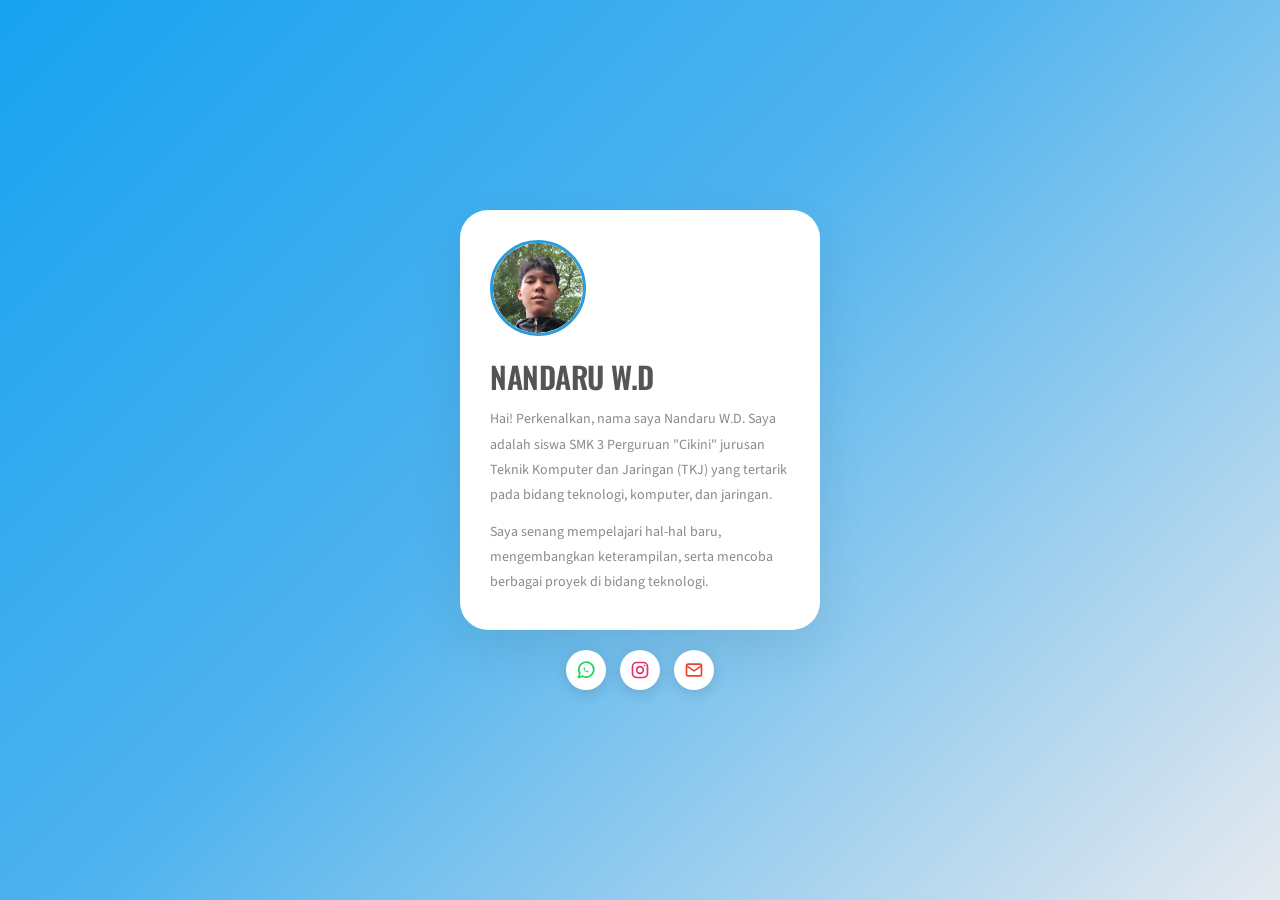
==== index.html @ c06caf87 "Rename Index.html to index.html" ====
<!DOCTYPE html>
<html lang="id">
<head>
<meta charset="UTF-8">
<meta name="viewport" content="width=device-width, initial-scale=1, viewport-fit=cover">
<title>Nandaru W.D</title>
<link href="https://fonts.googleapis.com/css2?family=Oswald:wght@600&family=Source+Sans+3:wght@400&display=swap" rel="stylesheet">
<style>
:root{
  --bg1:#f6f7f9; --bg2:#e9ecf0; --card:#fff; --name:#555; --text:#8a8a8a; --ring:#2d9cdb; --btn:#fff;
  box-sizing:border-box; padding-top:env(safe-area-inset-top,0px); padding-bottom:env(safe-area-inset-bottom,0px);
}
@media (prefers-color-scheme: dark){
  :root:not([data-theme="light"]){--bg1:#1b1d22;--bg2:#14161a;--card:#24272e;--name:#e6e6e6;--text:#a5a9b0;--btn:#2d3038}
}
:root[data-theme="dark"]{--bg1:#1b1d22;--bg2:#14161a;--card:#24272e;--name:#e6e6e6;--text:#a5a9b0;--btn:#2d3038}
html{scroll-padding-top:env(safe-area-inset-top,0px)}
*{box-sizing:border-box}
body{margin:0;min-height:100vh;display:flex;flex-direction:column;align-items:center;justify-content:center;padding:24px;
  background:linear-gradient(135deg,#17a2f0 0%,#4fb3ee 45%,#e6e9ef 100%);font-family:'Source Sans 3',system-ui,sans-serif}
.card{width:100%;max-width:360px;background:var(--card);border-radius:28px;
  padding:30px 30px 34px;box-shadow:0 20px 50px rgba(0,0,0,.08)}
.avatar{width:96px;height:96px;border-radius:50%;border:3px solid var(--ring);padding:0;overflow:hidden;display:block}
.avatar img{width:100%;height:100%;object-fit:cover;border-radius:50%;display:block}
h1{font-family:'Oswald','Arial Narrow',sans-serif;font-weight:600;font-size:30px;color:var(--name);
  margin:24px 0 14px;letter-spacing:-.5px;text-transform:uppercase;line-height:1.1}
p{color:var(--text);font-size:14px;line-height:1.8;margin:0 0 12px}
p:last-child{margin:0}
.social{display:flex;gap:14px;margin:20px 0 0;justify-content:center}
.social a{width:40px;height:40px;border-radius:50%;background:var(--btn);display:grid;place-items:center;
  box-shadow:0 4px 14px rgba(0,0,0,.12);transition:transform .15s}
.social a:hover{transform:translateY(-3px)}
.social svg{width:20px;height:20px}
</style>
</head>
<body>
<main class="card">
  <div class="avatar">
    <img alt="Foto Nandaru W.D" src="foto.jpeg">
  </div>
  <h1>Nandaru W.D</h1>
  <p>Hai! Perkenalkan, nama saya Nandaru W.D. Saya adalah siswa SMK 3 Perguruan "Cikini" jurusan Teknik Komputer dan Jaringan (TKJ) yang tertarik pada bidang teknologi, komputer, dan jaringan.</p>
  <p>Saya senang mempelajari hal-hal baru, mengembangkan keterampilan, serta mencoba berbagai proyek di bidang teknologi.</p>
</main>

<nav class="social" aria-label="Kontak">
  <a href="https://wa.me/6285110541710" target="_blank" rel="noopener" aria-label="WhatsApp">
    <svg viewBox="0 0 24 24" fill="none" stroke="#25d366" stroke-width="2" stroke-linecap="round" stroke-linejoin="round"><path d="M3 21l1.65-4.8A9 9 0 1 1 8 19.4L3 21z"/><path d="M9 10c0 3 2.5 5 5 5l1.3-1.3-2-1-1 .7c-.8-.4-1.6-1.200-2-2l.7-1-1-2L9 10z" fill="#25d366" stroke="none"/></svg>
  </a>
  <a href="https://www.instagram.com/nandewa17?exln=aDcxOXdmaDBucnl0" target="_blank" rel="noopener" aria-label="Instagram">
    <svg viewBox="0 0 24 24" fill="none" stroke="#e1306c" stroke-width="2"><rect x="3" y="3" width="18" height="18" rx="5"/><circle cx="12" cy="12" r="4"/><circle cx="17.5" cy="6.5" r="1" fill="#e1306c" stroke="none"/></svg>
  </a>
  <a href="mailto:ndaru.dewa1702@gmail.com" aria-label="Email">
    <svg viewBox="0 0 24 24" fill="none" stroke="#ea4335" stroke-width="2" stroke-linejoin="round"><rect x="3" y="5" width="18" height="14" rx="2"/><path d="M3 7l9 6 9-6"/></svg>
  </a>
</nav>
</body>
</html>
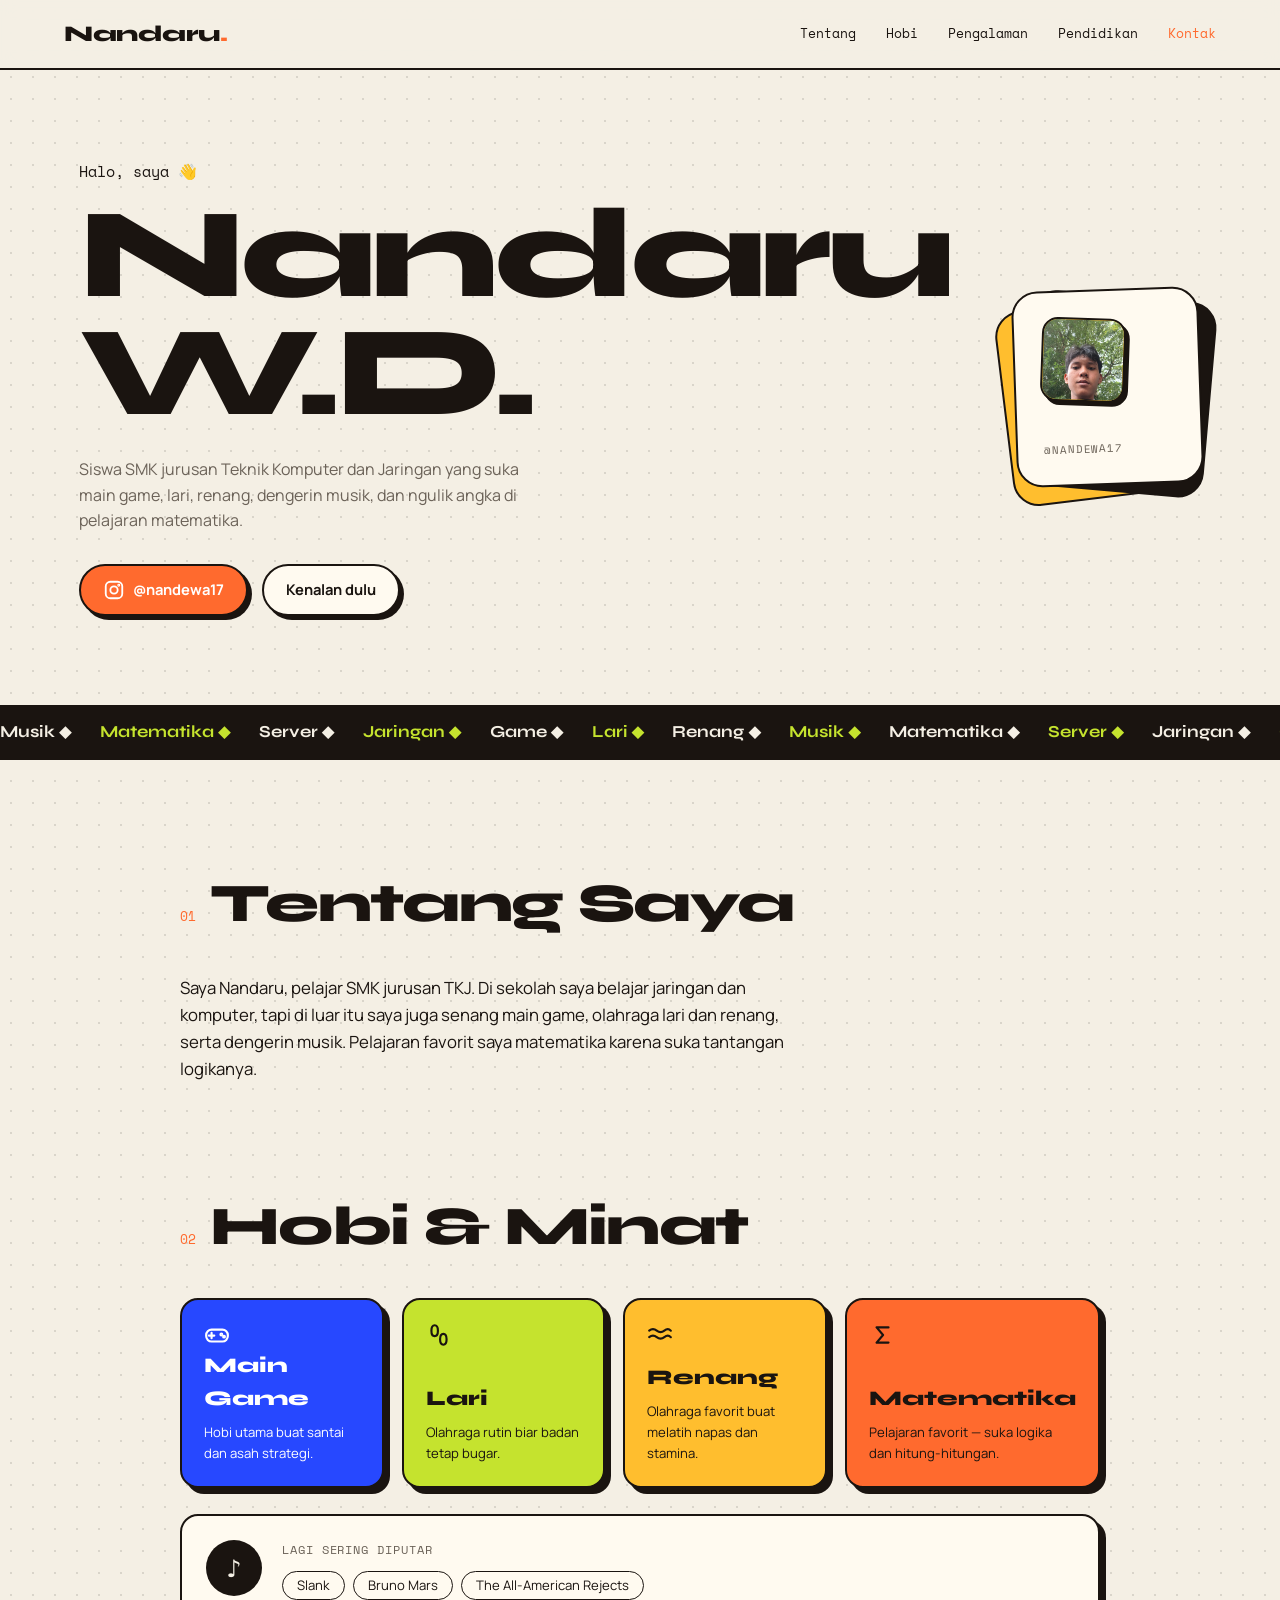
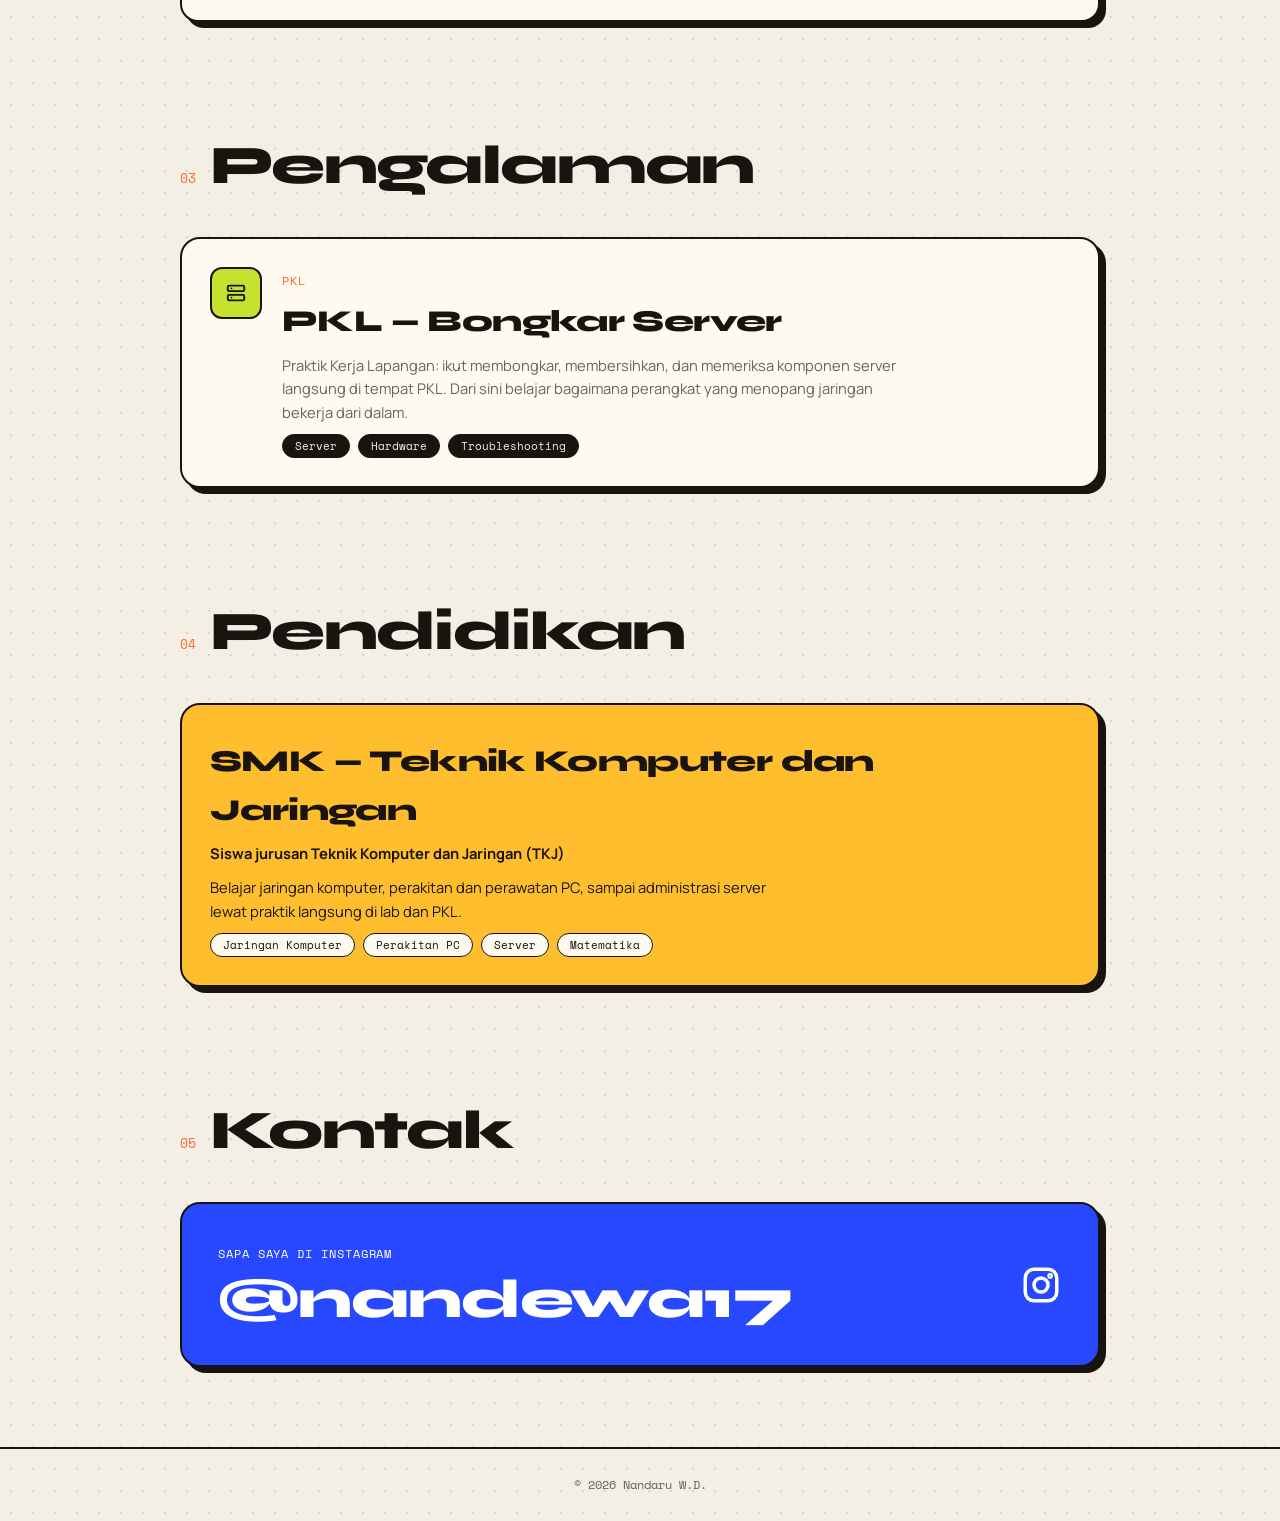
==== commit b30bb0ff: "Update index.html" ====
--- a/index.html
+++ b/index.html
@@ -1,58 +1,149 @@
 <!DOCTYPE html>
 <html lang="id">
 <head>
-<meta charset="UTF-8">
-<meta name="viewport" content="width=device-width, initial-scale=1, viewport-fit=cover">
-<title>Nandaru W.D</title>
-<link href="https://fonts.googleapis.com/css2?family=Oswald:wght@600&family=Source+Sans+3:wght@400&display=swap" rel="stylesheet">
-<style>
-:root{
-  --bg1:#f6f7f9; --bg2:#e9ecf0; --card:#fff; --name:#555; --text:#8a8a8a; --ring:#2d9cdb; --btn:#fff;
-  box-sizing:border-box; padding-top:env(safe-area-inset-top,0px); padding-bottom:env(safe-area-inset-bottom,0px);
-}
-@media (prefers-color-scheme: dark){
-  :root:not([data-theme="light"]){--bg1:#1b1d22;--bg2:#14161a;--card:#24272e;--name:#e6e6e6;--text:#a5a9b0;--btn:#2d3038}
-}
-:root[data-theme="dark"]{--bg1:#1b1d22;--bg2:#14161a;--card:#24272e;--name:#e6e6e6;--text:#a5a9b0;--btn:#2d3038}
-html{scroll-padding-top:env(safe-area-inset-top,0px)}
-*{box-sizing:border-box}
-body{margin:0;min-height:100vh;display:flex;flex-direction:column;align-items:center;justify-content:center;padding:24px;
-  background:linear-gradient(135deg,#17a2f0 0%,#4fb3ee 45%,#e6e9ef 100%);font-family:'Source Sans 3',system-ui,sans-serif}
-.card{width:100%;max-width:360px;background:var(--card);border-radius:28px;
-  padding:30px 30px 34px;box-shadow:0 20px 50px rgba(0,0,0,.08)}
-.avatar{width:96px;height:96px;border-radius:50%;border:3px solid var(--ring);padding:0;overflow:hidden;display:block}
-.avatar img{width:100%;height:100%;object-fit:cover;border-radius:50%;display:block}
-h1{font-family:'Oswald','Arial Narrow',sans-serif;font-weight:600;font-size:30px;color:var(--name);
-  margin:24px 0 14px;letter-spacing:-.5px;text-transform:uppercase;line-height:1.1}
-p{color:var(--text);font-size:14px;line-height:1.8;margin:0 0 12px}
-p:last-child{margin:0}
-.social{display:flex;gap:14px;margin:20px 0 0;justify-content:center}
-.social a{width:40px;height:40px;border-radius:50%;background:var(--btn);display:grid;place-items:center;
-  box-shadow:0 4px 14px rgba(0,0,0,.12);transition:transform .15s}
-.social a:hover{transform:translateY(-3px)}
-.social svg{width:20px;height:20px}
-</style>
+  <meta charset="UTF-8">
+  <meta name="viewport" content="width=device-width, initial-scale=1">
+  <title>Nandaru W.D. — Portofolio</title>
+  <meta name="description" content="Portofolio Nandaru W.D., siswa SMK jurusan Teknik Komputer dan Jaringan.">
+  <link rel="preconnect" href="https://fonts.googleapis.com">
+  <link rel="preconnect" href="https://fonts.gstatic.com" crossorigin>
+  <link href="https://fonts.googleapis.com/css2?family=Manrope:wght@400;500;700&family=Space+Mono:wght@400;700&family=Syne:wght@700;800&display=swap" rel="stylesheet">
+  <link rel="stylesheet" href="style.css">
 </head>
 <body>
-<main class="card">
-  <div class="avatar">
-    <img alt="Foto Nandaru W.D" src="foto.jpeg">
-  </div>
-  <h1>Nandaru W.D</h1>
-  <p>Hai! Perkenalkan, nama saya Nandaru W.D. Saya adalah siswa SMK 3 Perguruan "Cikini" jurusan Teknik Komputer dan Jaringan (TKJ) yang tertarik pada bidang teknologi, komputer, dan jaringan.</p>
-  <p>Saya senang mempelajari hal-hal baru, mengembangkan keterampilan, serta mencoba berbagai proyek di bidang teknologi.</p>
-</main>
 
-<nav class="social" aria-label="Kontak">
-  <a href="https://wa.me/6285110541710" target="_blank" rel="noopener" aria-label="WhatsApp">
-    <svg viewBox="0 0 24 24" fill="none" stroke="#25d366" stroke-width="2" stroke-linecap="round" stroke-linejoin="round"><path d="M3 21l1.65-4.8A9 9 0 1 1 8 19.4L3 21z"/><path d="M9 10c0 3 2.5 5 5 5l1.3-1.3-2-1-1 .7c-.8-.4-1.6-1.200-2-2l.7-1-1-2L9 10z" fill="#25d366" stroke="none"/></svg>
-  </a>
-  <a href="https://www.instagram.com/nandewa17?exln=aDcxOXdmaDBucnl0" target="_blank" rel="noopener" aria-label="Instagram">
-    <svg viewBox="0 0 24 24" fill="none" stroke="#e1306c" stroke-width="2"><rect x="3" y="3" width="18" height="18" rx="5"/><circle cx="12" cy="12" r="4"/><circle cx="17.5" cy="6.5" r="1" fill="#e1306c" stroke="none"/></svg>
-  </a>
-  <a href="mailto:ndaru.dewa1702@gmail.com" aria-label="Email">
-    <svg viewBox="0 0 24 24" fill="none" stroke="#ea4335" stroke-width="2" stroke-linejoin="round"><rect x="3" y="5" width="18" height="14" rx="2"/><path d="M3 7l9 6 9-6"/></svg>
-  </a>
-</nav>
+  <header class="nav">
+    <a href="#home" class="logo">Nandaru<span>.</span></a>
+    <nav>
+      <a href="#tentang">Tentang</a>
+      <a href="#hobi">Hobi</a>
+      <a href="#pengalaman">Pengalaman</a>
+      <a href="#pendidikan">Pendidikan</a>
+      <a href="#kontak">Kontak</a>
+    </nav>
+  </header>
+
+  <main>
+    <!-- HERO -->
+    <section class="hero" id="home">
+      <div class="hero-text">
+        <p class="hello">Halo, saya <span class="wave">👋</span></p>
+        <h1>Nandaru<br>W.D.</h1>
+        <p class="lead">Siswa SMK jurusan Teknik Komputer dan Jaringan yang suka main game, lari, renang, dengerin musik, dan ngulik angka di pelajaran matematika.</p>
+        <div class="btns">
+          <a class="btn btn-orange" href="https://instagram.com/nandewa17" target="_blank" rel="noopener">
+            <svg viewBox="0 0 24 24" class="ico"><rect x="3" y="3" width="18" height="18" rx="5"/><circle cx="12" cy="12" r="4"/><circle cx="17.2" cy="6.8" r=".6"/></svg>
+            @nandewa17
+          </a>
+          <a class="btn btn-light" href="#tentang">Kenalan dulu</a>
+        </div>
+      </div>
+
+      <div class="profile-wrap">
+        <div class="card-back card-back-2"></div>
+        <div class="card-back card-back-1"></div>
+        <div class="profile-card">
+          <div class="card-top">
+            <img class="avatar" src="foto.jpeg" alt="Foto Nandaru W.D." onerror="this.style.display='none'">
+          </div>
+          <span class="mono handle">@nandewa17</span>
+        </div>
+      </div>
+    </section>
+
+    <!-- MARQUEE -->
+    <div class="marquee" aria-hidden="true">
+      <div class="marquee-track">
+        <span>Musik ◆</span><span>Matematika ◆</span><span>Server ◆</span><span>Jaringan ◆</span><span>Game ◆</span><span>Lari ◆</span><span>Renang ◆</span>
+        <span>Musik ◆</span><span>Matematika ◆</span><span>Server ◆</span><span>Jaringan ◆</span><span>Game ◆</span><span>Lari ◆</span><span>Renang ◆</span>
+      </div>
+    </div>
+
+    <!-- TENTANG -->
+    <section class="section reveal" id="tentang">
+      <h2><span class="num">01</span> Tentang Saya</h2>
+      <p class="about">Saya Nandaru, pelajar SMK jurusan TKJ. Di sekolah saya belajar jaringan dan komputer, tapi di luar itu saya juga senang main game, olahraga lari dan renang, serta dengerin musik. Pelajaran favorit saya matematika karena suka tantangan logikanya.</p>
+    </section>
+
+    <!-- HOBI -->
+    <section class="section reveal" id="hobi">
+      <h2><span class="num">02</span> Hobi &amp; Minat</h2>
+      <div class="hobby-grid">
+        <article class="hobby blue">
+          <svg viewBox="0 0 24 24" class="ico"><rect x="2" y="7" width="20" height="11" rx="5"/><path d="M7 10v5M4.5 12.5h5"/><circle cx="16" cy="11.5" r=".8"/><circle cx="18.5" cy="13.5" r=".8"/></svg>
+          <h3>Main Game</h3>
+          <p>Hobi utama buat santai dan asah strategi.</p>
+        </article>
+        <article class="hobby lime">
+          <svg viewBox="0 0 24 24" class="ico"><path d="M8 3c2 0 3 2 3 5s-1 5-3 5-3-2-3-5 1-5 3-5zM16 11c2 0 3 2 3 5s-1 5-3 5-3-2-3-5 1-5 3-5z"/></svg>
+          <h3>Lari</h3>
+          <p>Olahraga rutin biar badan tetap bugar.</p>
+        </article>
+        <article class="hobby yellow">
+          <svg viewBox="0 0 24 24" class="ico"><path d="M2 8c2.5-2 4.5-2 7 0s4.5 2 7 0 4-2 6 0M2 14c2.5-2 4.5-2 7 0s4.5 2 7 0 4-2 6 0"/></svg>
+          <h3>Renang</h3>
+          <p>Olahraga favorit buat melatih napas dan stamina.</p>
+        </article>
+        <article class="hobby orange">
+          <svg viewBox="0 0 24 24" class="ico"><path d="M18 5H7l6 7-6 7h11"/></svg>
+          <h3>Matematika</h3>
+          <p>Pelajaran favorit — suka logika dan hitung-hitungan.</p>
+        </article>
+      </div>
+
+      <div class="music-card">
+        <div class="music-icon" id="musicIcon">♪</div>
+        <div>
+          <span class="mono tag">Lagi sering diputar</span>
+          <div class="pills">
+            <span>Slank</span><span>Bruno Mars</span><span>The All-American Rejects</span>
+          </div>
+        </div>
+      </div>
+    </section>
+
+    <!-- PENGALAMAN -->
+    <section class="section reveal" id="pengalaman">
+      <h2><span class="num">03</span> Pengalaman</h2>
+      <article class="exp-card">
+        <div class="exp-icon">
+          <svg viewBox="0 0 24 24" class="ico"><rect x="3" y="4" width="18" height="6" rx="1.5"/><rect x="3" y="14" width="18" height="6" rx="1.5"/><path d="M7 7h.01M7 17h.01"/></svg>
+        </div>
+        <div>
+          <span class="mono tag orange-text">PKL</span>
+          <h3>PKL — Bongkar Server</h3>
+          <p>Praktik Kerja Lapangan: ikut membongkar, membersihkan, dan memeriksa komponen server langsung di tempat PKL. Dari sini belajar bagaimana perangkat yang menopang jaringan bekerja dari dalam.</p>
+          <div class="chips dark"><span>Server</span><span>Hardware</span><span>Troubleshooting</span></div>
+        </div>
+      </article>
+    </section>
+
+    <!-- PENDIDIKAN -->
+    <section class="section reveal" id="pendidikan">
+      <h2><span class="num">04</span> Pendidikan</h2>
+      <article class="edu-card">
+        <h3>SMK — Teknik Komputer dan Jaringan</h3>
+        <p class="sub">Siswa jurusan Teknik Komputer dan Jaringan (TKJ)</p>
+        <p>Belajar jaringan komputer, perakitan dan perawatan PC, sampai administrasi server lewat praktik langsung di lab dan PKL.</p>
+        <div class="chips light"><span>Jaringan Komputer</span><span>Perakitan PC</span><span>Server</span><span>Matematika</span></div>
+      </article>
+    </section>
+
+    <!-- KONTAK -->
+    <section class="section reveal" id="kontak">
+      <h2><span class="num">05</span> Kontak</h2>
+      <a class="contact-card" href="https://instagram.com/nandewa17" target="_blank" rel="noopener">
+        <div>
+          <span class="mono">Sapa saya di Instagram</span>
+          <strong>@nandewa17</strong>
+        </div>
+        <svg viewBox="0 0 24 24" class="ico big"><rect x="3" y="3" width="18" height="18" rx="5"/><circle cx="12" cy="12" r="4"/><circle cx="17.2" cy="6.8" r=".6"/></svg>
+      </a>
+    </section>
+  </main>
+
+  <footer>© <span id="year">2026</span> Nandaru W.D.</footer>
+
+  <script src="main.js"></script>
 </body>
 </html>
--- a/style.css
+++ b/style.css
@@ -0,0 +1,148 @@
+:root{
+  --cream:#f4efe4; --paper:#fffaf0; --ink:#1a1410; --muted:#6b6258;
+  --blue:#2748ff; --lime:#c5e32e; --yellow:#ffbe2e; --orange:#ff6a2e;
+  --border:2.5px solid var(--ink);
+  --shadow:6px 6px 0 var(--ink);
+  --display:'Syne',system-ui,sans-serif;
+  --body:'Manrope',system-ui,sans-serif;
+  --mono:'Space Mono',ui-monospace,monospace;
+}
+*{box-sizing:border-box;margin:0;padding:0}
+html{scroll-behavior:smooth;scroll-padding-top:80px}
+body{
+  font-family:var(--body);color:var(--ink);background-color:var(--cream);
+  background-image:radial-gradient(rgba(26,20,16,.12) 1px,transparent 1px);
+  background-size:22px 22px;line-height:1.6;overflow-x:hidden;
+}
+a{color:inherit;text-decoration:none}
+ul{list-style:none}
+.mono{font-family:var(--mono);font-size:.72rem;letter-spacing:.08em;text-transform:uppercase}
+.ico{width:22px;height:22px;fill:none;stroke:currentColor;stroke-width:2;stroke-linecap:round;stroke-linejoin:round}
+.ico.big{width:42px;height:42px}
+
+.foto {
+  width: 100%;
+  height: 300px;
+  object-fit: cover;
+  object-position: center top;
+  border: 3px solid #1a1410;
+  border-radius: 15px;
+  margin-bottom: 18px;
+}
+
+/* NAV */
+.nav{
+  position:sticky;top:0;z-index:50;display:flex;justify-content:space-between;align-items:center;
+  padding:16px clamp(18px,5vw,64px);background:rgba(244,239,228,.92);backdrop-filter:blur(8px);
+  border-bottom:var(--border);
+}
+.logo{font-family:var(--display);font-weight:800;font-size:1.4rem;letter-spacing:-.02em}
+.logo span{color:var(--orange)}
+.nav nav{display:flex;gap:clamp(12px,2.5vw,30px)}
+.nav nav a{font-family:var(--mono);font-size:.82rem;transition:color .2s}
+.nav nav a:hover,.nav nav a.active{color:var(--orange)}
+
+/* HERO */
+.hero{
+  display:grid;grid-template-columns:1.2fr 1fr;gap:clamp(30px,5vw,70px);align-items:center;
+  padding:clamp(40px,7vw,90px) clamp(18px,5vw,64px);max-width:1250px;margin:0 auto;
+}
+.hello{font-family:var(--mono);font-size:.95rem;margin-bottom:12px}
+.wave{display:inline-block;transform-origin:70% 70%;animation:wave 2.4s ease-in-out infinite}
+@keyframes wave{0%,60%,100%{transform:rotate(0)}10%,30%{transform:rotate(16deg)}20%,40%{transform:rotate(-8deg)}50%{transform:rotate(10deg)}}
+h1{font-family:var(--display);font-weight:800;font-size:clamp(3.6rem,10vw,8rem);line-height:.92;letter-spacing:-.04em}
+.lead{max-width:470px;margin:26px 0 30px;color:var(--muted)}
+.btns{display:flex;gap:14px;flex-wrap:wrap}
+.btn{
+  display:inline-flex;align-items:center;gap:8px;padding:12px 22px;border:var(--border);border-radius:999px;
+  font-weight:700;font-size:.92rem;box-shadow:4px 4px 0 var(--ink);transition:transform .15s,box-shadow .15s;
+}
+.btn:hover{transform:translate(2px,2px);box-shadow:2px 2px 0 var(--ink)}
+.btn-orange{background:var(--orange);color:#fff}
+.btn-light{background:var(--paper)}
+
+.profile-wrap{position:relative;max-width:400px;width:100%;justify-self:center;aspect-ratio:1/1.05}
+.card-back,.profile-card{position:absolute;inset:0;border:var(--border);border-radius:26px}
+.card-back-2{background:var(--yellow);transform:rotate(-7deg) translate(-12px,12px)}
+.card-back-1{background:var(--ink);transform:rotate(5deg) translate(10px,6px)}
+.profile-card{
+  background:var(--paper);padding:26px;display:flex;flex-direction:column;justify-content:space-between;
+  transform:rotate(-2deg);transition:transform .3s;
+}
+.profile-wrap:hover .profile-card{transform:rotate(0)}
+.profile-card ul{display:grid;gap:16px;font-weight:700;font-size:clamp(1.1rem,2.4vw,1.45rem)}
+.profile-card li span{margin-right:6px}
+.tag{color:var(--muted)}
+.card-top{display:flex;justify-content:space-between;align-items:flex-start;gap:12px}
+.avatar{width:84px;height:84px;object-fit:cover;object-position:center top;border:var(--border);border-radius:16px;box-shadow:4px 4px 0 var(--ink);transform:rotate(4deg);background:var(--yellow)}
+.handle{color:var(--muted);font-size:.68rem}
+
+/* MARQUEE */
+.marquee{background:var(--ink);color:var(--cream);overflow:hidden;white-space:nowrap;padding:12px 0;border-block:var(--border)}
+.marquee-track{display:inline-flex;gap:28px;animation:scroll 28s linear infinite;font-family:var(--display);font-weight:700;font-size:1.05rem}
+.marquee-track span:nth-child(even){color:var(--lime)}
+@keyframes scroll{to{transform:translateX(-50%)}}
+
+/* SECTIONS */
+.section{max-width:1000px;margin:0 auto;padding:clamp(50px,8vw,100px) clamp(18px,5vw,40px) 0}
+h2{font-family:var(--display);font-weight:800;font-size:clamp(2rem,5.5vw,3.4rem);letter-spacing:-.03em;margin-bottom:28px;display:flex;align-items:baseline;gap:14px}
+.num{font-family:var(--mono);font-weight:400;font-size:.8rem;color:var(--orange);letter-spacing:0}
+.about{max-width:640px;font-size:1.05rem}
+
+.hobby-grid{display:grid;grid-template-columns:repeat(4,1fr);gap:18px}
+.hobby{border:var(--border);border-radius:18px;padding:22px;box-shadow:var(--shadow);min-height:190px;display:flex;flex-direction:column;justify-content:flex-end;transition:transform .2s}
+.hobby:hover{transform:translateY(-6px) rotate(-1deg)}
+.hobby .ico{margin-bottom:auto;width:26px;height:26px}
+.hobby h3{font-family:var(--display);font-size:1.3rem;font-weight:800}
+.hobby p{font-size:.82rem;margin-top:6px}
+.blue{background:var(--blue);color:#fff}
+.lime{background:var(--lime)}
+.yellow{background:var(--yellow)}
+.orange{background:var(--orange)}
+
+.music-card{margin-top:26px;display:flex;align-items:center;gap:20px;background:var(--paper);border:var(--border);border-radius:18px;padding:20px 24px;box-shadow:var(--shadow)}
+.music-icon{flex:none;width:56px;height:56px;border-radius:50%;background:var(--ink);color:var(--cream);display:grid;place-items:center;font-size:1.5rem;transition:transform .4s}
+.music-icon.spin{transform:rotate(360deg) scale(1.1)}
+.pills,.chips{display:flex;flex-wrap:wrap;gap:8px;margin-top:10px}
+.pills span,.chips span{border:1.5px solid var(--ink);border-radius:999px;padding:3px 14px;font-size:.82rem}
+.chips span{font-family:var(--mono);font-size:.7rem;padding:2px 12px}
+.chips.dark span{background:var(--ink);color:var(--cream)}
+.chips.light span{background:var(--paper)}
+
+.exp-card,.edu-card{border:var(--border);border-radius:20px;padding:28px;box-shadow:var(--shadow)}
+.exp-card{background:var(--paper);display:flex;gap:20px;align-items:flex-start}
+.exp-icon{flex:none;width:52px;height:52px;border-radius:12px;background:var(--lime);border:var(--border);display:grid;place-items:center}
+.orange-text{color:var(--orange)}
+.exp-card h3,.edu-card h3{font-family:var(--display);font-weight:800;font-size:clamp(1.4rem,3vw,1.9rem);letter-spacing:-.02em;margin:4px 0 8px}
+.exp-card p{color:var(--muted);font-size:.92rem;max-width:620px}
+.edu-card{background:var(--yellow)}
+.edu-card .sub{font-weight:700;margin-bottom:10px}
+.edu-card p{max-width:560px;font-size:.92rem}
+
+.contact-card{display:flex;justify-content:space-between;align-items:center;gap:20px;background:var(--blue);color:#fff;border:var(--border);border-radius:20px;padding:clamp(22px,4vw,36px);box-shadow:var(--shadow);transition:transform .2s,box-shadow .2s}
+.contact-card:hover{transform:translate(3px,3px);box-shadow:3px 3px 0 var(--ink)}
+.contact-card strong{display:block;font-family:var(--display);font-weight:800;font-size:clamp(1.8rem,6vw,3.4rem);letter-spacing:-.02em;line-height:1.1;margin-top:4px;word-break:break-all}
+
+footer{margin-top:80px;border-top:var(--border);text-align:center;padding:26px;font-family:var(--mono);font-size:.78rem;color:var(--muted)}
+
+/* REVEAL */
+.reveal{opacity:0;transform:translateY(28px);transition:opacity .7s ease,transform .7s ease}
+.reveal.in{opacity:1;transform:none}
+
+/* RESPONSIVE */
+@media(max-width:900px){
+  .hero{grid-template-columns:1fr}
+  .hobby-grid{grid-template-columns:repeat(2,1fr)}
+}
+@media(max-width:600px){
+  .nav{flex-direction:column;gap:8px;padding:12px 16px}
+  .nav nav{width:100%;justify-content:space-between;overflow-x:auto}
+  .nav nav a{font-size:.72rem}
+  .exp-card{flex-direction:column}
+  .music-card{flex-direction:column;align-items:flex-start}
+  .hobby{min-height:160px}
+}
+@media(prefers-reduced-motion:reduce){
+  *{animation:none!important;transition:none!important}
+  .reveal{opacity:1;transform:none}
+}
